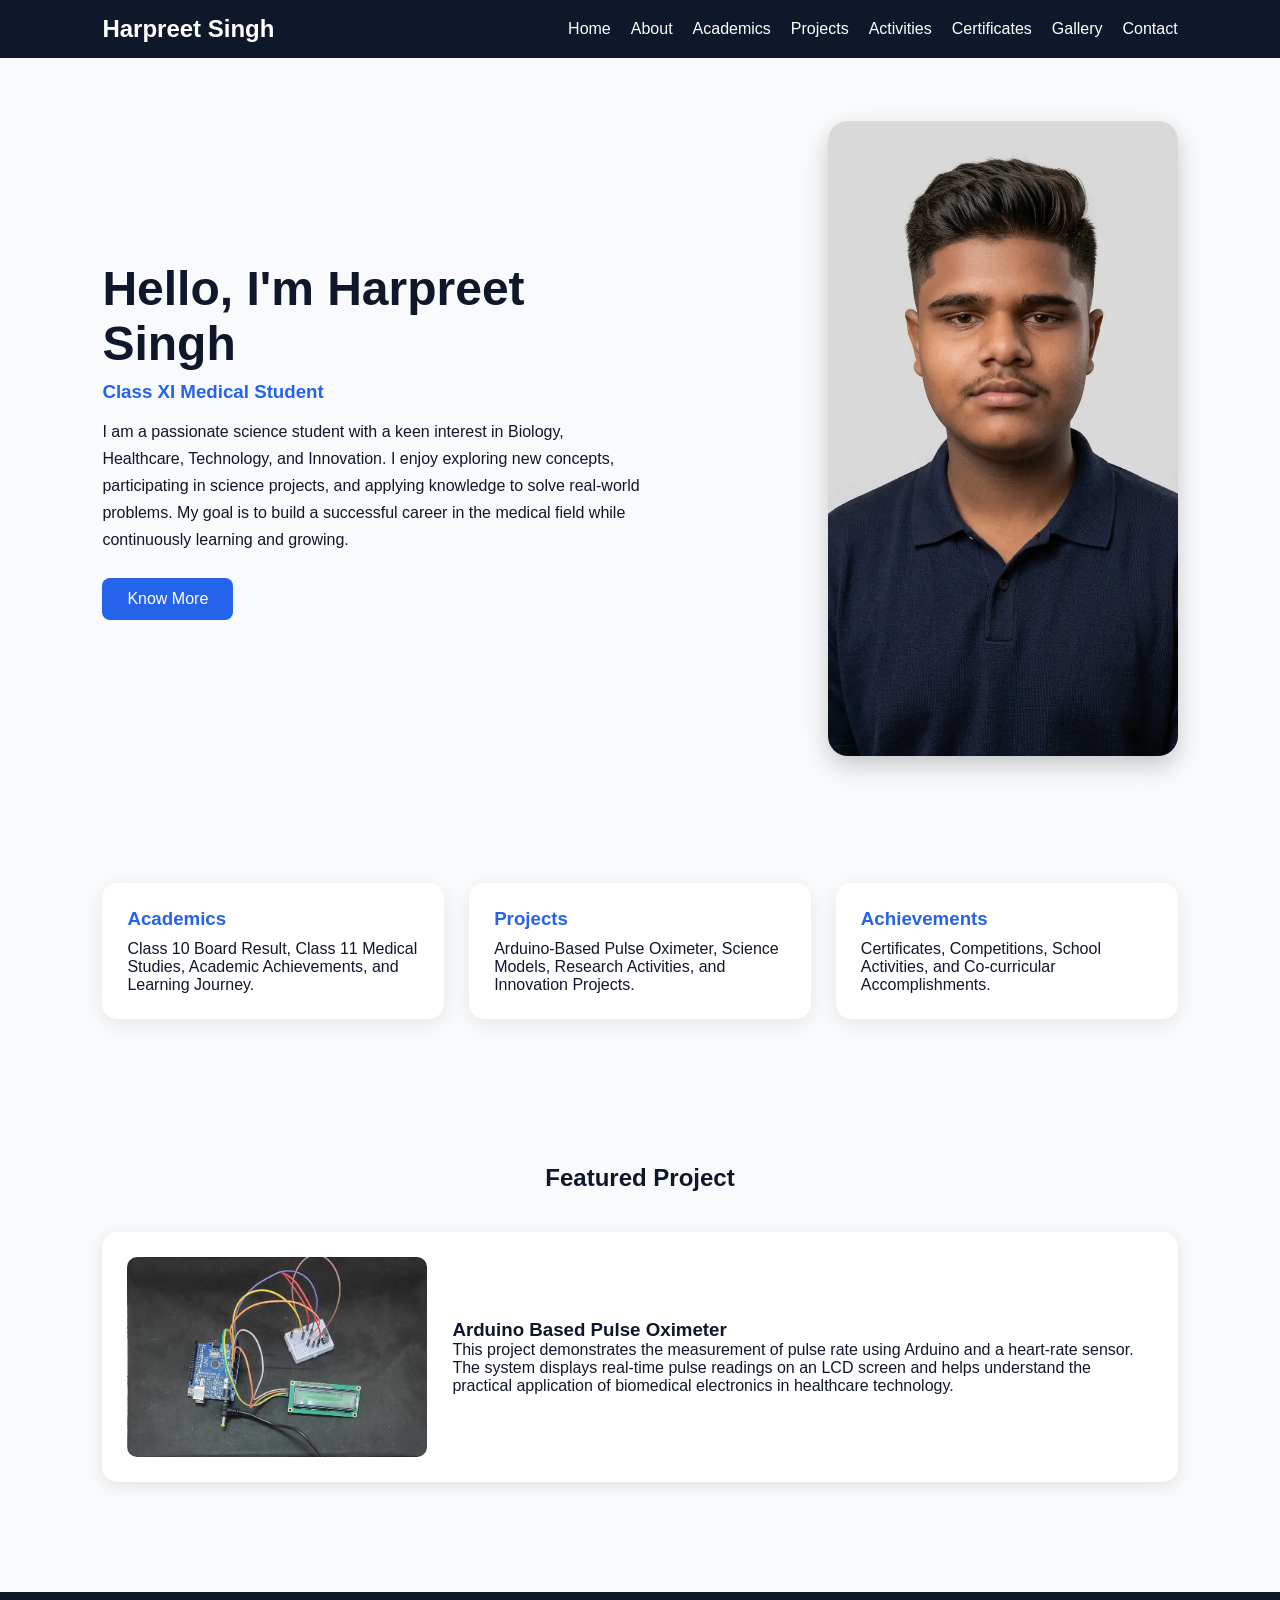
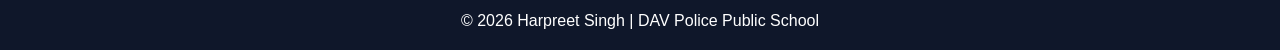
==== index.html @ dd6bd52b "Update index.html" ====
<!DOCTYPE html>
<html lang="en">
<head>
    <meta charset="UTF-8">
    <meta name="viewport" content="width=device-width, initial-scale=1.0">
    <title>Harpreet Singh | Portfolio</title>
    <link rel="icon" type="image/png" sizes="32x32" href="images/favicon.png">
    <link rel="stylesheet" href="css/style.css">
</head>
<body>

    <header>
        <nav>
            <h2 class="logo"><a href="index.html">Harpreet Singh</a></h2>

            <ul>
                <li><a href="index.html">Home</a></li>
                <li><a href="about.html">About</a></li>
                <li><a href="academics.html">Academics</a></li>
                <li><a href="projects.html">Projects</a></li>
                <li><a href="activities.html">Activities</a></li>
                <li><a href="certificates.html">Certificates</a></li>
                <li><a href="gallery.html">Gallery</a></li>
                <li><a href="contact.html">Contact</a></li>
            </ul>
        </nav>
    </header>

    <section class="hero">

        <div class="hero-text">

            <h1>Hello, I'm Harpreet Singh</h1>

            <h3>Class XI Medical Student</h3>

            <p>
               I am a passionate science student with a keen interest in Biology, Healthcare, Technology, and Innovation. I enjoy exploring new concepts, participating in science projects, and applying knowledge to solve real-world problems. My goal is to build a successful career in the medical field while continuously learning and growing.
            </p>

            <a href="about.html" class="btn">Know More</a>

        </div>

        <div class="hero-image">
            <img src="images/profile.webp" alt="Profile">
        </div>

    </section>

    <section class="cards-section">

        <div class="card">
            <h3>Academics</h3>
            <p>Class 10 Board Result, Class 11 Medical Studies, Academic Achievements, and Learning Journey.</p>
        </div>

        <div class="card">
            <h3>Projects</h3>
            <p>Arduino-Based Pulse Oximeter, Science Models, Research Activities, and Innovation Projects.</p>
        </div>

        <div class="card">
            <h3>Achievements</h3>
            <p>Certificates, Competitions, School Activities, and Co-curricular Accomplishments.</p>
        </div>

    </section>

    <section class="featured-project">

        <h2>Featured Project</h2>

        <div class="project-box">

            <img src="images/pulse_oximeter.webp" alt="Project">

            <div>
                <h3>Arduino Based Pulse Oximeter</h3>

                <p>This project demonstrates the measurement of pulse rate using Arduino and a heart-rate sensor. The system displays real-time pulse readings on an LCD screen and helps understand the practical application of biomedical electronics in healthcare technology.</p>
            </div>

        </div>

    </section>

    <footer>
        <p>
            © 2026 Harpreet Singh | DAV Police Public School
        </p>
    </footer>

</body>
</html>
---- css/style.css ----
*{
    margin:0;
    padding:0;
    box-sizing:border-box;
    font-family:'Segoe UI',sans-serif;
}

body{
    background:#f8fafc;
    color:#0f172a;
}

header{
    background:#0f172a;
    padding:15px 8%;
}

nav{
    display:flex;
    justify-content:space-between;
    align-items:center;
}

.logo a {
    color: white;
    text-decoration: none;
}

nav ul{
    list-style:none;
    display:flex;
    gap:20px;
}

nav ul li a{
    color:white;
    text-decoration:none;
    transition:.3s;
}

nav ul li a:hover{
    color:#38bdf8;
}

.hero{
    min-height:85vh;
    display:flex;
    justify-content:space-between;
    align-items:center;
    padding:50px 8%;
}

.hero-text{
    width:50%;
}

.hero-text h1{
    font-size:3rem;
    margin-bottom:10px;
}

.hero-text h3{
    color:#2563eb;
    margin-bottom:15px;
}

.hero-text p{
    line-height:1.7;
    margin-bottom:25px;
}

.btn{
    display:inline-block;
    background:#2563eb;
    color:white;
    text-decoration:none;
    padding:12px 25px;
    border-radius:8px;
}

.btn:hover{
    background:#1d4ed8;
}

.hero-image img{
    width:350px;
    border-radius:20px;
    box-shadow:0 10px 25px rgba(0,0,0,.2);
}

.cards-section{
    padding:60px 8%;
    display:grid;
    grid-template-columns:repeat(auto-fit,minmax(250px,1fr));
    gap:25px;
}

.card{
    background:white;
    padding:25px;
    border-radius:15px;
    box-shadow:0 4px 15px rgba(0,0,0,.1);
    transition:.3s;
}

.card:hover{
    transform:translateY(-10px);
}

.card h3{
    color:#2563eb;
    margin-bottom:10px;
}

.featured-project{
    padding:60px 8%;
}

.featured-project h2{
    text-align:center;
    margin-bottom:40px;
}

.project-box{
    background:white;
    border-radius:15px;
    padding:25px;
    display:flex;
    gap:25px;
    align-items:center;
    box-shadow:0 4px 15px rgba(0,0,0,.1);
}

.project-box img{
    width:300px;
    border-radius:10px;
}

footer{
    background:#0f172a;
    color:white;
    text-align:center;
    padding:20px;
    margin-top:50px;
}

.page-header{
    text-align:center;
    padding:80px 20px;
}

.page-header h1{
    font-size:3rem;
    margin-bottom:15px;
}

.page-header p{
    color:#888;
    font-size:1.1rem;
}

.content{
    max-width:1100px;
    margin:auto;
    padding:50px 20px;
}

.section-title{
    font-size:2rem;
    margin-bottom:20px;
}

.card{
    background:white;
    padding:25px;
    border-radius:15px;
    box-shadow:0 5px 20px rgba(0,0,0,.08);
    margin-bottom:25px;
}

@media(max-width:900px){

    .hero{
        flex-direction:column;
        text-align:center;
    }

    .hero-text{
        width:100%;
        margin-bottom:40px;
    }

    .project-box{
        flex-direction:column;
    }

    nav{
        flex-direction:column;
        gap:15px;
    }

    nav ul{
        flex-wrap:wrap;
        justify-content:center;
    }
}
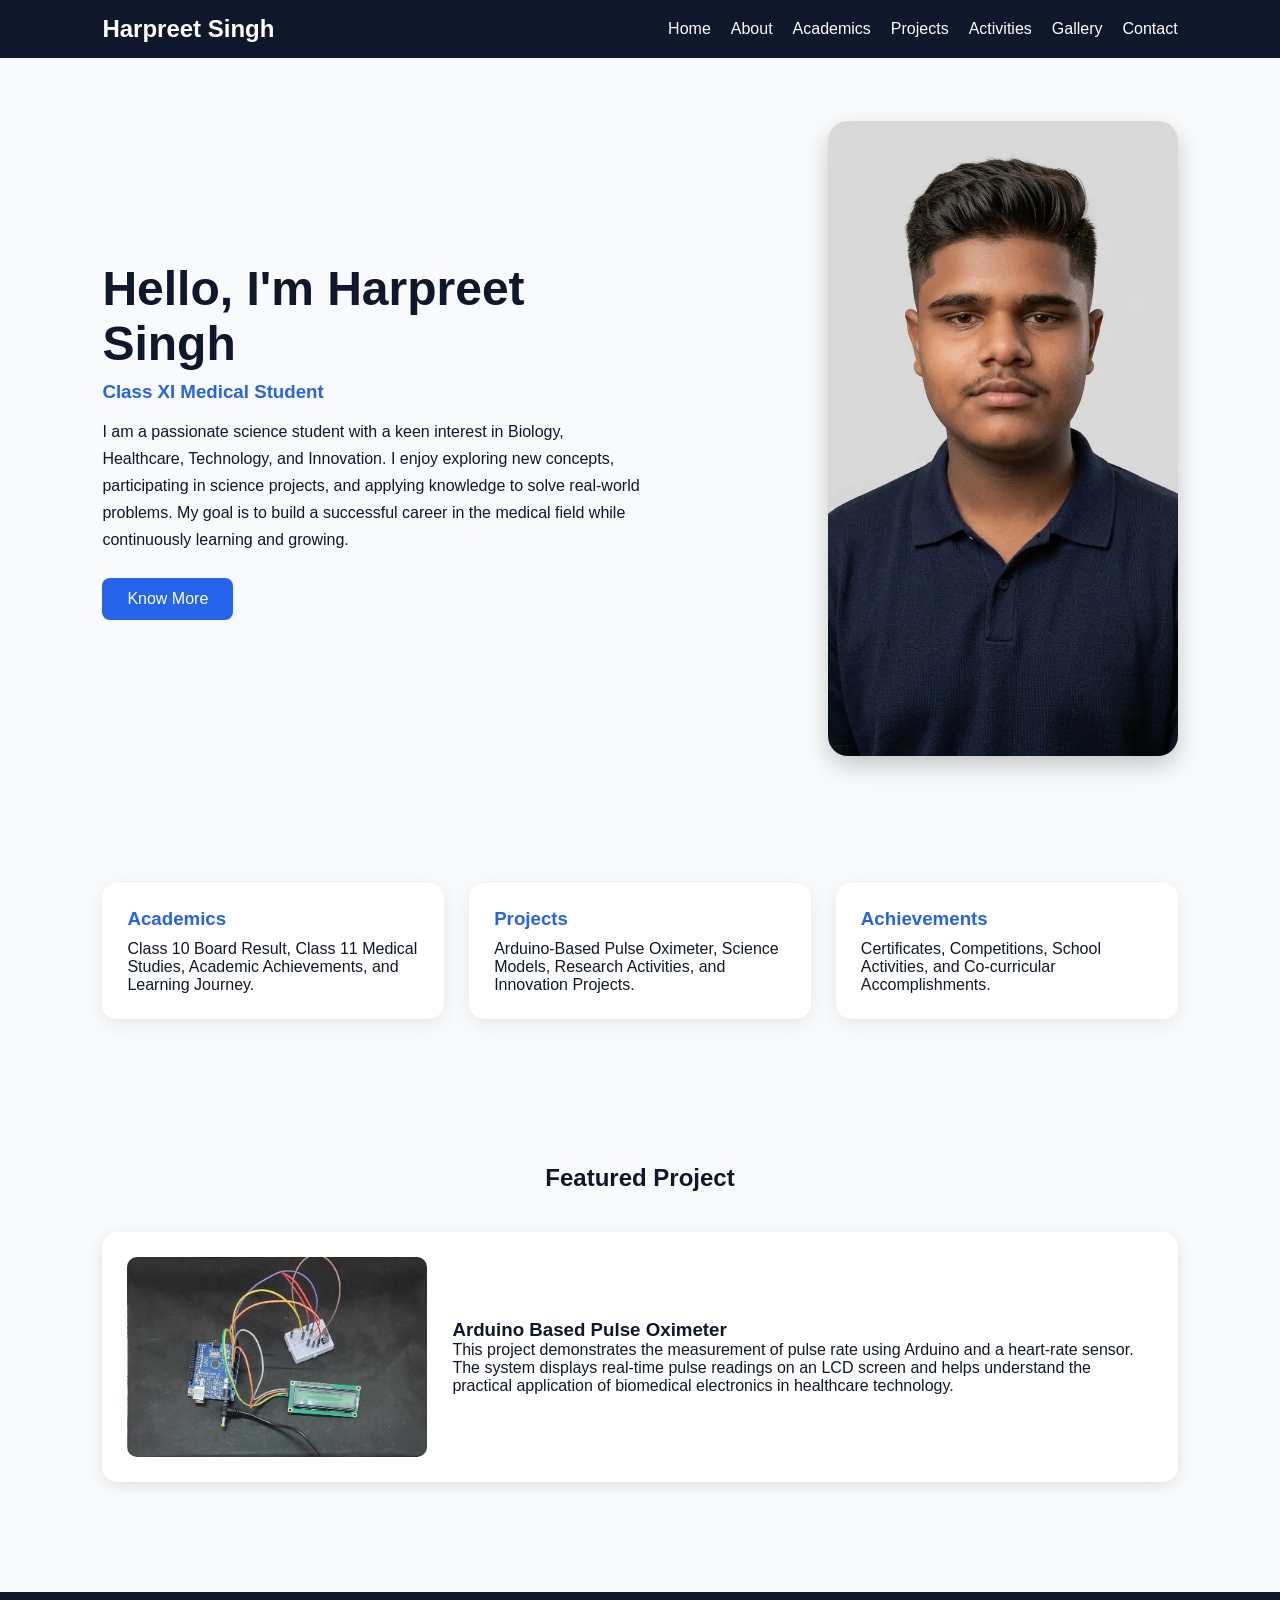
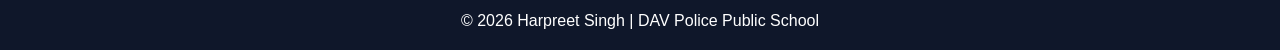
==== commit 4f122ee3: "Update index.html" ====
--- a/index.html
+++ b/index.html
@@ -19,7 +19,7 @@
                 <li><a href="academics.html">Academics</a></li>
                 <li><a href="projects.html">Projects</a></li>
                 <li><a href="activities.html">Activities</a></li>
-                <li><a href="certificates.html">Certificates</a></li>
+                <!-- <li><a href="certificates.html">Certificates</a></li> -->
                 <li><a href="gallery.html">Gallery</a></li>
                 <li><a href="contact.html">Contact</a></li>
             </ul>
--- a/css/style.css
+++ b/css/style.css
@@ -112,6 +112,10 @@
     margin-bottom:10px;
 }
 
+.card ul {
+    padding-left: 20px;
+}
+
 .featured-project{
     padding:60px 8%;
 }
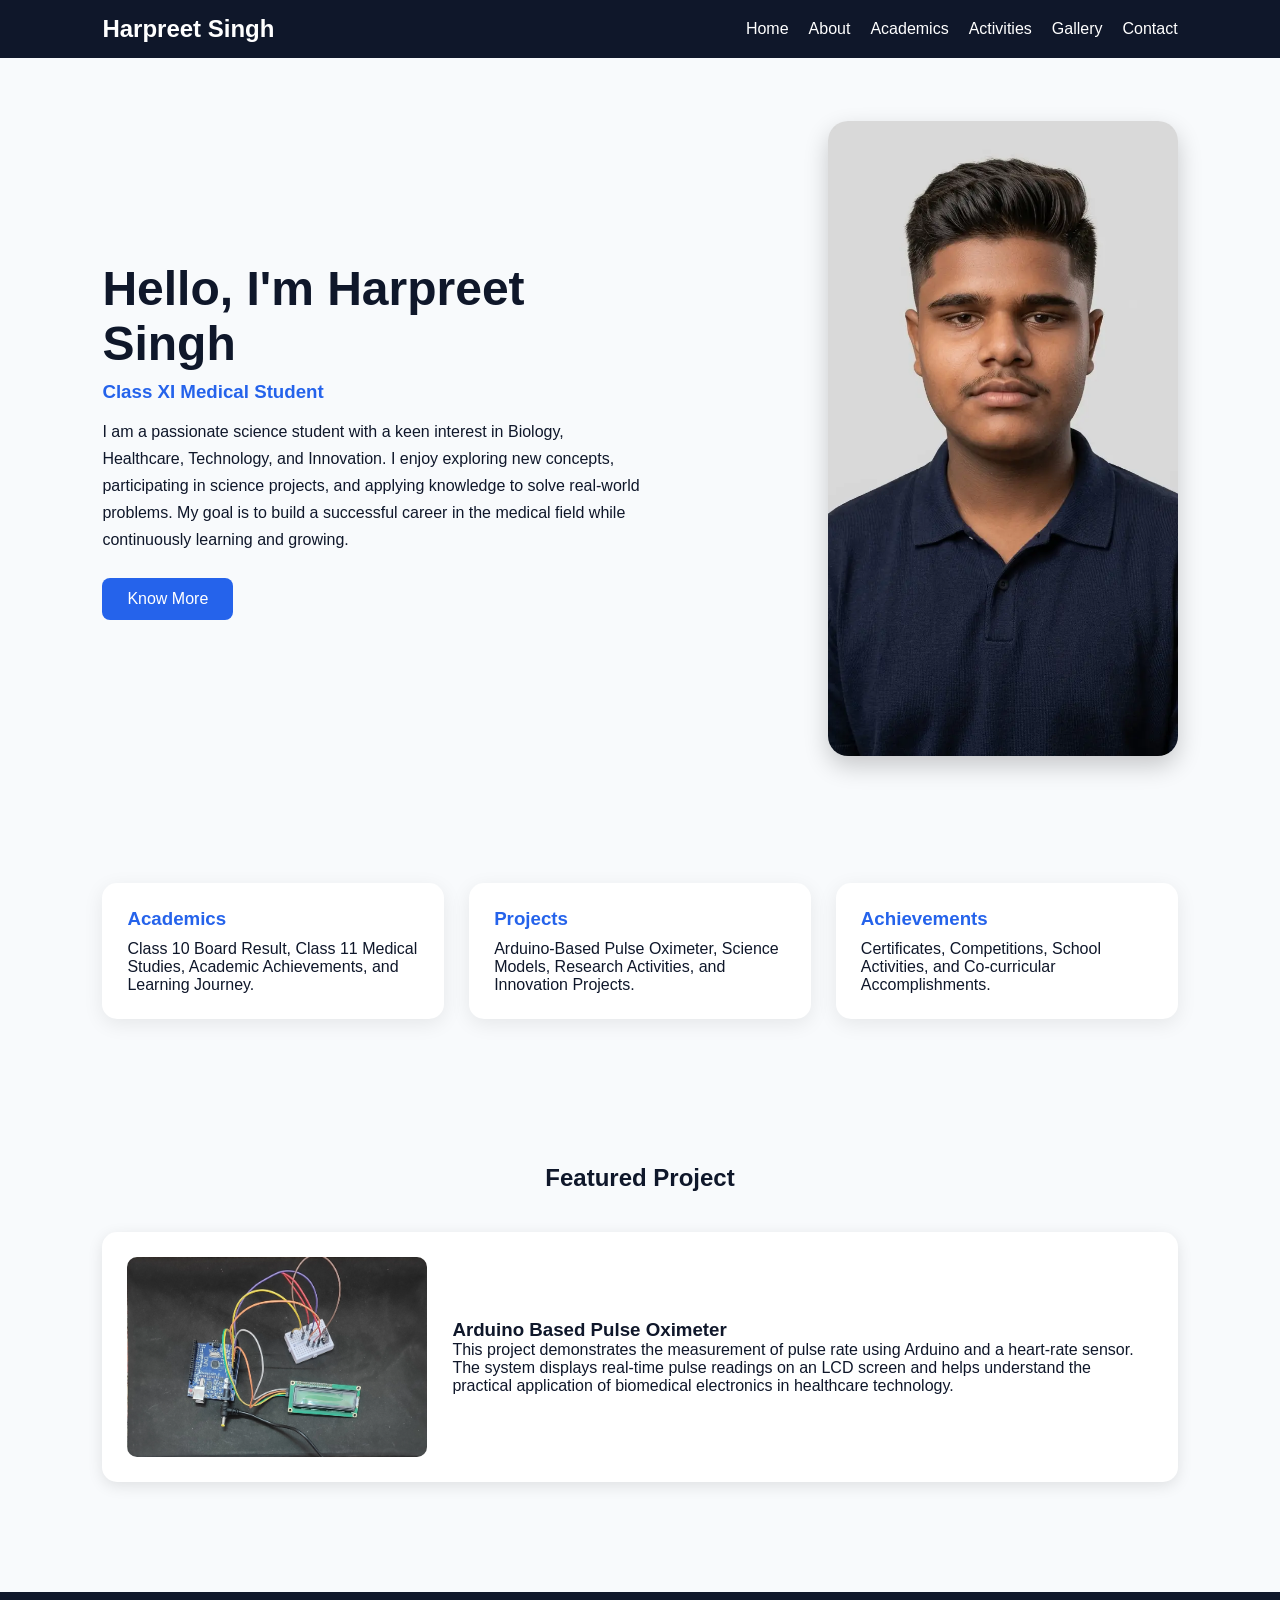
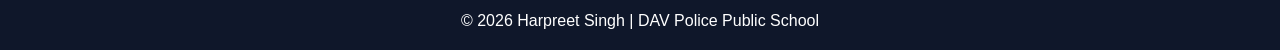
==== commit 62b767e6: "Update index.html" ====
--- a/index.html
+++ b/index.html
@@ -17,7 +17,7 @@
                 <li><a href="index.html">Home</a></li>
                 <li><a href="about.html">About</a></li>
                 <li><a href="academics.html">Academics</a></li>
-                <li><a href="projects.html">Projects</a></li>
+                <!-- <li><a href="projects.html">Projects</a></li> -->
                 <li><a href="activities.html">Activities</a></li>
                 <!-- <li><a href="certificates.html">Certificates</a></li> -->
                 <li><a href="gallery.html">Gallery</a></li>
@@ -82,7 +82,8 @@
             </div>
 
         </div>
-
+        <!-- Science Exhibition Projects
+        Designed and presented working science models for educational exhibitions. -->
     </section>
 
     <footer>
